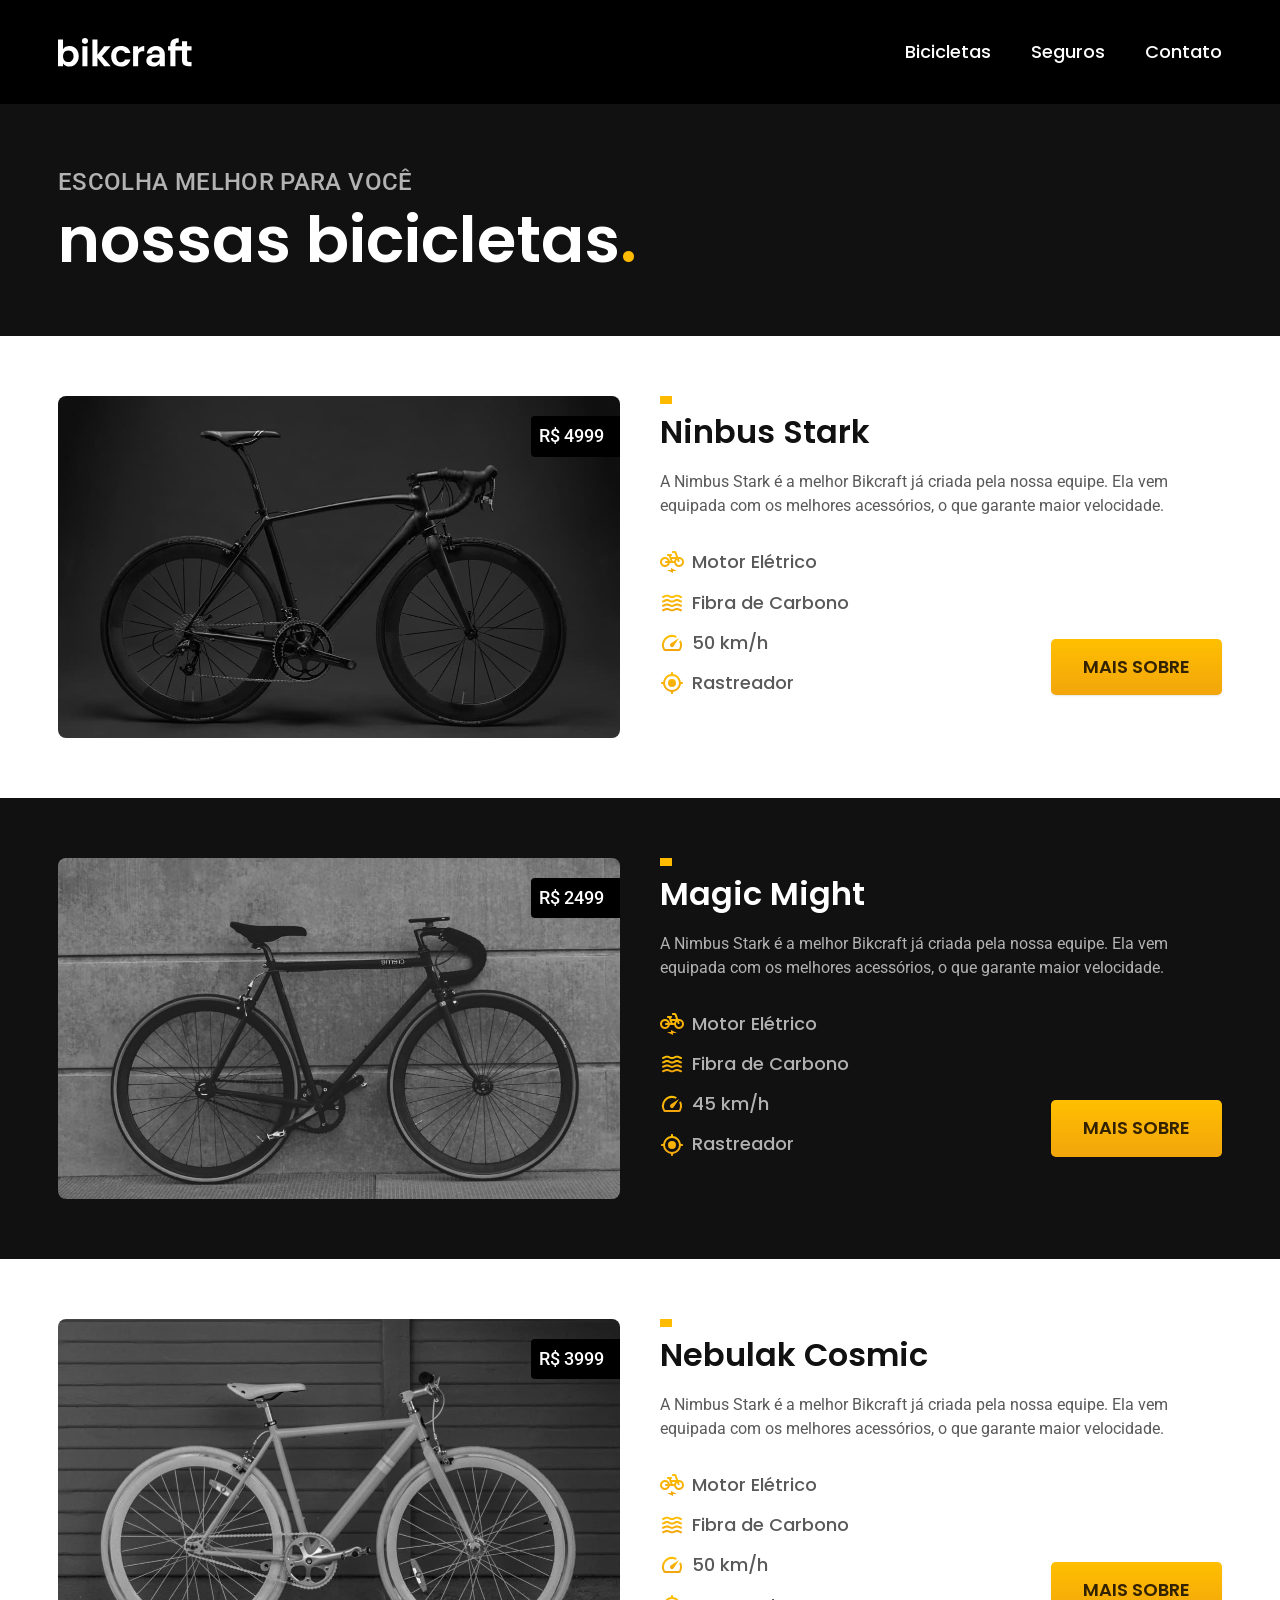
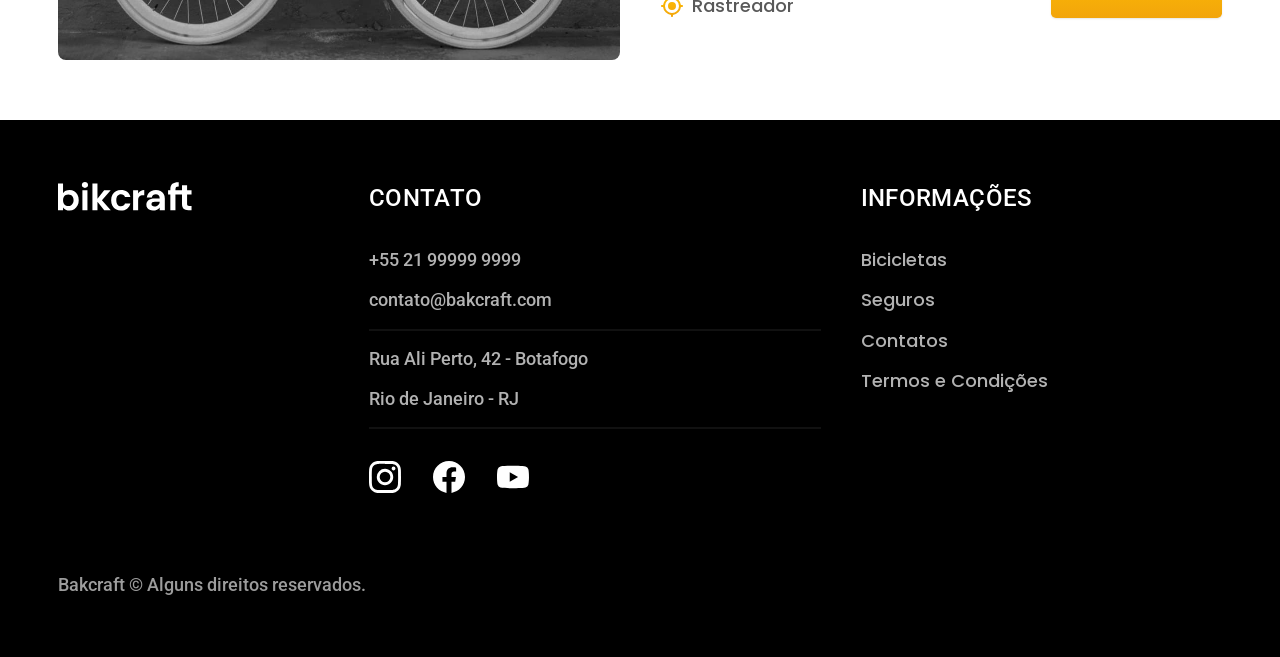
==== bicicletas.html @ 0df1425a "Add html e css das bicicletas" ====
<!DOCTYPE html>
<html lang="pt-br">
<head>
  <meta charset="UTF-8">
  <meta name="viewport" content="width=device-width, initial-scale=1.0">

  <title>Bicicletas | Bikcraft</title>
  <meta name="description" content="Termos e condições.">

  <link rel="stylesheet" href="./css/style.css">

  <link rel="preconnect" href="https://fonts.googleapis.com">
  <link rel="preconnect" href="https://fonts.gstatic.com" crossorigin>
  <link href="https://fonts.googleapis.com/css2?family=Merriweather:ital,wght@1,900&family=Poppins:wght@400;600&family=Roboto:wght@400;500&display=swap" rel="stylesheet">

</head>

<body id="bicicletas">
    
<header class="header-bg"><!-- quando tenho um bg é pq tem um background de ponta a ponta -->
    <div class="header container"> <!-- <div> vai segurar o container, se te, ui,  container sempre vai precisar de uma div para colocar o um background de ponta a ponta;-->
        <!-- "./" leva p/ a home da página -->
        <a href="./">
            <img src="./img/bikcraft.svg" alt=" Bikcraft">
        </a>

        <nav aria-label="principal">
            <ul class="header-menu font-1-m cor-0">
                <li><a href="./bicicletas.html">Bicicletas</a></li>
                <li><a href="./seguros.html">Seguros</a></li>
                <li><a href="./contato.html">Contato</a></li>
            </ul>
        </nav>
    </div>
</header>

<main>
    <div class="titulo-bg">
        <div class="titulo container">
            <p class="font-2-l-b cor-5">Escolha melhor para você</p>
            <h1 class="font-1-xxl cor-0">nossas bicicletas<span class="cor-p1">.</span></h1>
        </div>
    </div>

    <div class="bicicletas container">
        <div class="bicicletas-imagem">
          <img src="./img/bicicletas/nimbus.jpg" alt="Bicicleta preta">
          <span class="font-2-m cor-0">R$ 4999</span>
        </div>
        <div class="bicicletas-conteudo">
          <h2 class="font-1-xl">Ninbus Stark</h2>
          <p class="font-2-s cor-8">A Nimbus Stark é a melhor Bikcraft já criada pela nossa equipe. Ela vem equipada com os melhores acessórios, o que garante maior velocidade.</p>
          <ul class="font-1-m cor-8">
            <li>
              <img src="./img/icones/eletrica.svg" alt="">
              Motor Elétrico
            </li>
            <li>
              <img src="./img/icones/carbono.svg" alt="">
              Fibra de Carbono
            </li>
            <li>
              <img src="./img/icones/velocidade.svg" alt="">
              50 km/h
            </li>
            <li>
              <img src="./img/icones/rastreador.svg" alt="">
              Rastreador
            </li>
          </ul>
          <a class="botao seta" href="./img/bicicletas/nimbus.html">Mais Sobre</a>
        </div>
    </div>
  
    
    <div class="bicicletas-bg">
      <div class="bicicletas container">
        <div class="bicicletas-imagem">
          <img src="./img/bicicletas/magic.jpg" alt="Bicicleta preta">
          <span class="font-2-m cor-0">R$ 2499</span>
        </div>
        <div class="bicicletas-conteudo">
          <h2 class="font-1-xl cor-0">Magic Might</h2>
          <p class="font-2-s cor-5">A Nimbus Stark é a melhor Bikcraft já criada pela nossa equipe. Ela vem equipada com os melhores acessórios, o que garante maior velocidade.</p>
          <ul class="font-1-m cor-5">
            <li>
              <img src="./img/icones/eletrica.svg" alt="">
              Motor Elétrico
            </li>
            <li>
              <img src="./img/icones/carbono.svg" alt="">
              Fibra de Carbono
            </li>
            <li>
              <img src="./img/icones/velocidade.svg" alt="">
              45 km/h
            </li>
            <li>
              <img src="./img/icones/rastreador.svg" alt="">
              Rastreador
            </li>
          </ul>
           <a class="botao seta" href="./img/bicicletas/magic.html">Mais Sobre</a>
        </div>
      </div>
    </div>

    
    <div class="bicicletas container">
        <div class="bicicletas-imagem">
          <img src="./img/bicicletas/nebula.jpg" alt="Bicicleta preta">
          <span class="font-2-m cor-0">R$ 3999</span>
        </div>
        <div class="bicicletas-conteudo">
          <h2 class="font-1-xl">Nebulak Cosmic</h2>
          <p class="font-2-s cor-8">A Nimbus Stark é a melhor Bikcraft já criada pela nossa equipe. Ela vem equipada com os melhores acessórios, o que garante maior velocidade.</p>
          <ul class="font-1-m cor-8">
            <li>
              <img src="./img/icones/eletrica.svg" alt="">
              Motor Elétrico
            </li>
            <li>
              <img src="./img/icones/carbono.svg" alt="">
              Fibra de Carbono
            </li>
            <li>
              <img src="./img/icones/velocidade.svg" alt="">
              50 km/h
            </li>
            <li>
              <img src="./img/icones/rastreador.svg" alt="">
              Rastreador
            </li>
          </ul>
           <a class="botao seta" href="./img/bicicletas/nebula.html">Mais Sobre</a>
        </div>
    </div>    

</main>

  <footer class="footer-bg">
    <div class="footer container">
      <img src="./img/bikcraft.svg" alt="Bikcraft">
      <div class="footer-contato">

        <h3 class="font-2-l-b cor-0">Contato</h3>    

        <ul class="font-2-m cor-5">
          <!-- Desta forma se vc estiver no celular e clicar aqui ele vai automaticamente ir p/ o app de chamadas do telefone e realizar uma ligação p/ esse número, o mesmo para o e-mail; -->
          <li><a href="tel:+5588999999999">+55 21 99999 9999</a></li>
          <li><a href="mailto:contato@bakcraft.com">contato@bakcraft.com</a></li>
          <li>Rua Ali Perto, 42 - Botafogo</li>
          <li>Rio de Janeiro - RJ</li>
        </ul>  

        <div class="footer-redes">
          <a href="./">
            <img src="./img/redes/instagram.svg" alt="Intagram">
          </a>
          <a href="./">
            <img src="./img/redes/facebook.svg" alt="Facebook">
          </a>
          <a href="./">
            <img src="./img/redes/youtube.svg" alt="Youtube">
          </a>
        </div>   
      </div>
      <div class="footer-informacoes">
        <h3 class="font-2-l-b cor-0">Informações</h3>
        <nav>
          <ul class="font-1-m cor-5">
            <li> <a href="./bicicletas.html">Bicicletas</a></li>
            <li> <a href="./seguros.html">Seguros</a></li>
            <li> <a href="./contatos.html">Contatos</a></li>
            <li> <a href="./termos.html">Termos e Condições</a></li>
          </ul>
        </nav>
      </div>

      <p class="footer-copy font-2-m cor-6">Bakcraft © Alguns direitos reservados.</p>
    </div>
  </footer>
  </body>
</html>
---- css/style.css ----
@import "./global/global.css";
@import "./global/header.css";
@import "./global/footer.css";

/* Bicicletas */
@import "./bicicletas/bicicletas-listas.css";
@import "./bicicletas/bicicletas.css";

/* Home */
@import "./home/introducao.css";
@import "./home/tecnologia.css";
@import "./home/parceiros.css";
@import "./home/depoimento.css";

/* Termos*/
@import "./termos/termos.css";

/* Seguros */
@import "./seguros/seguros.css";

/* Utilidades */
@import "./utilidades/componentes.css";
@import "./utilidades/tipografia.css";
@import "./utilidades/cores.css";
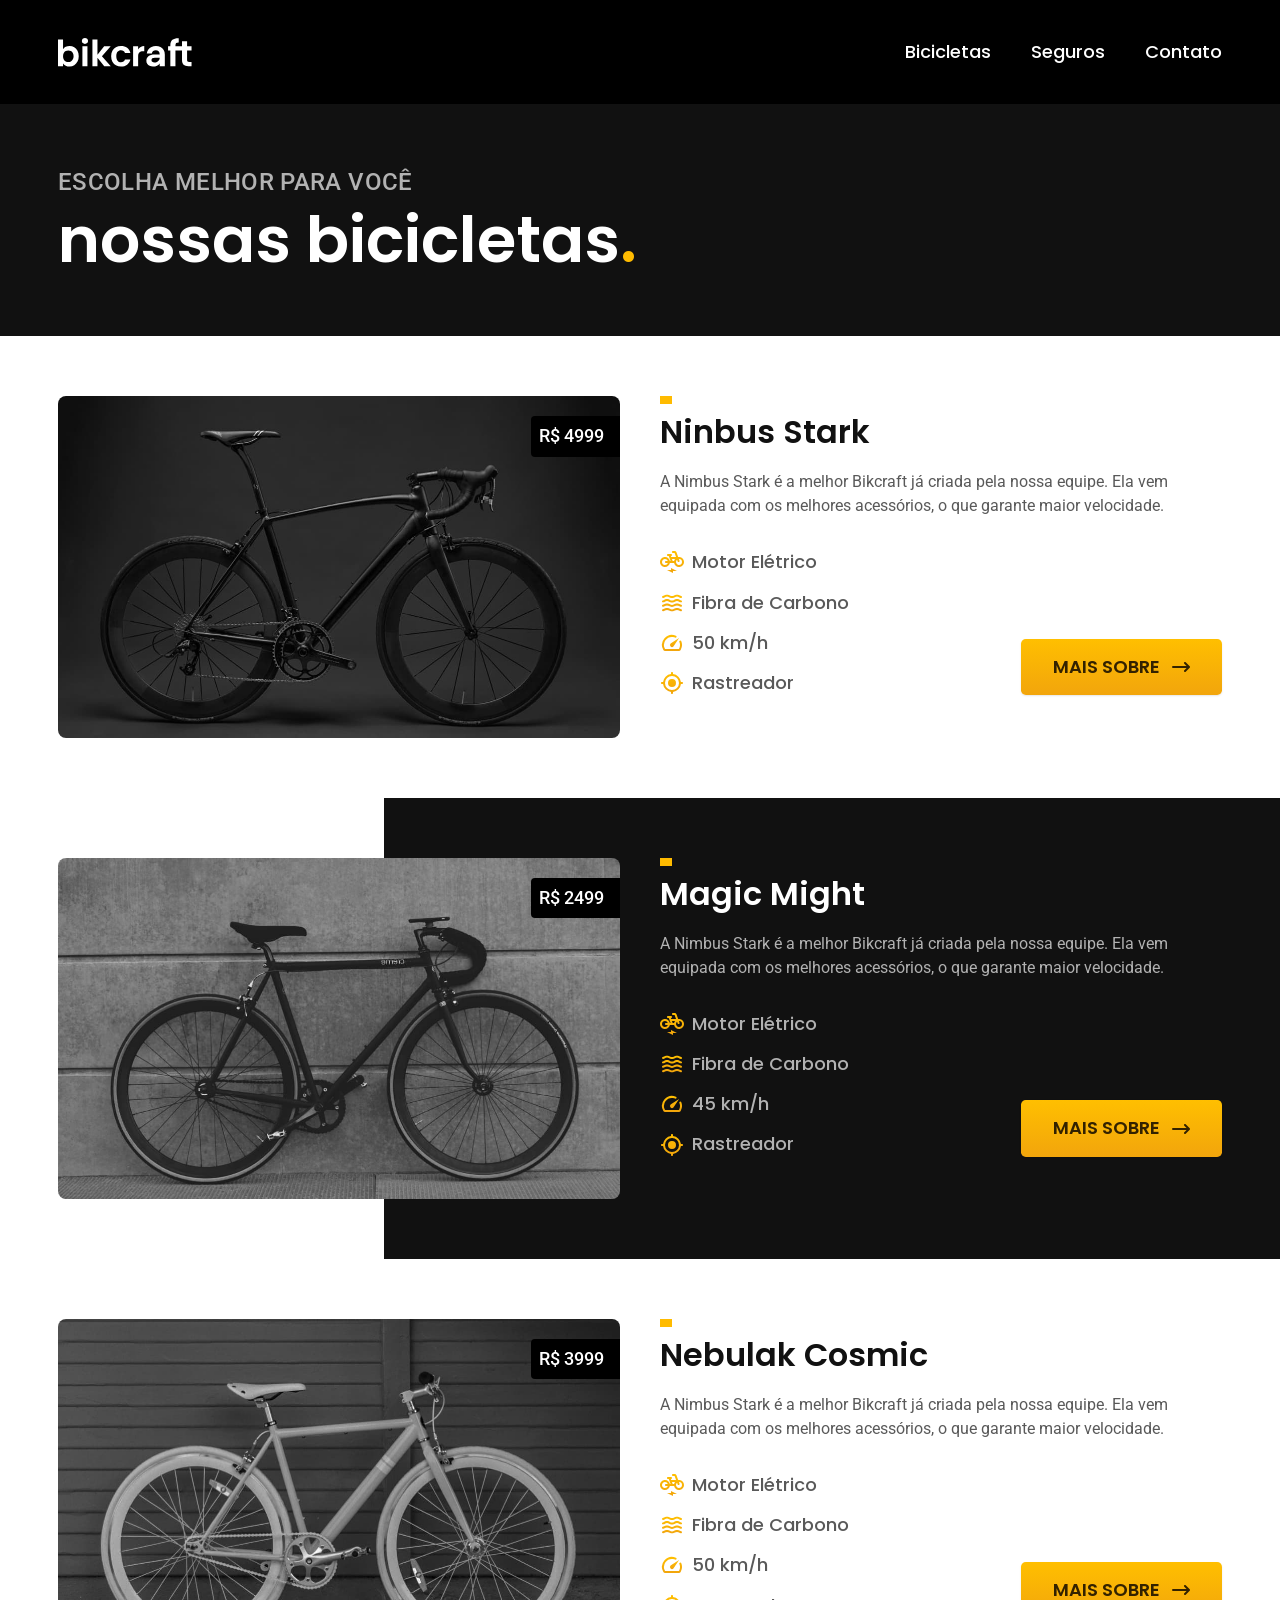
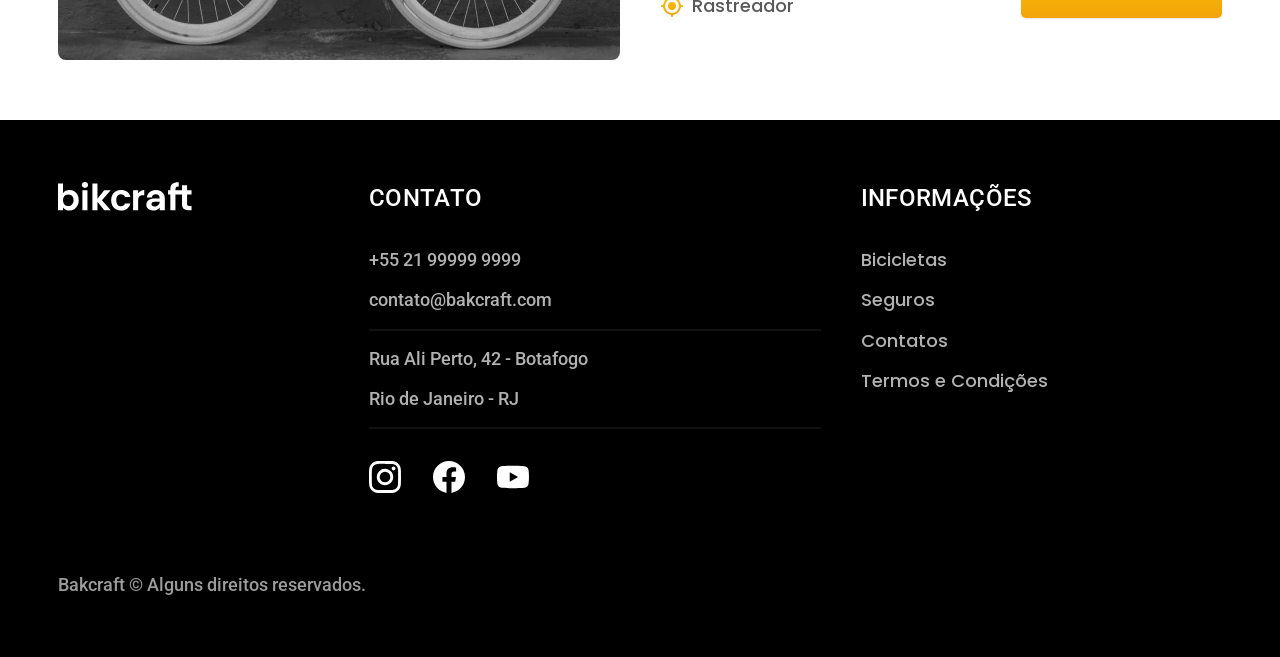
==== commit a6116d63: "Add hatml de perguntas e css" ====
--- a/bicicletas.html
+++ b/bicicletas.html
@@ -5,7 +5,7 @@
   <meta name="viewport" content="width=device-width, initial-scale=1.0">
 
   <title>Bicicletas | Bikcraft</title>
-  <meta name="description" content="Termos e condições.">
+  <meta name="description" content="Bicicletas.">
 
   <link rel="stylesheet" href="./css/style.css">
 
--- a/css/style.css
+++ b/css/style.css
@@ -17,6 +17,8 @@
 
 /* Seguros */
 @import "./seguros/seguros.css";
+@import "./seguros/vantagens.css";
+@import "./seguros/perguntas.css";
 
 /* Utilidades */
 @import "./utilidades/componentes.css";
